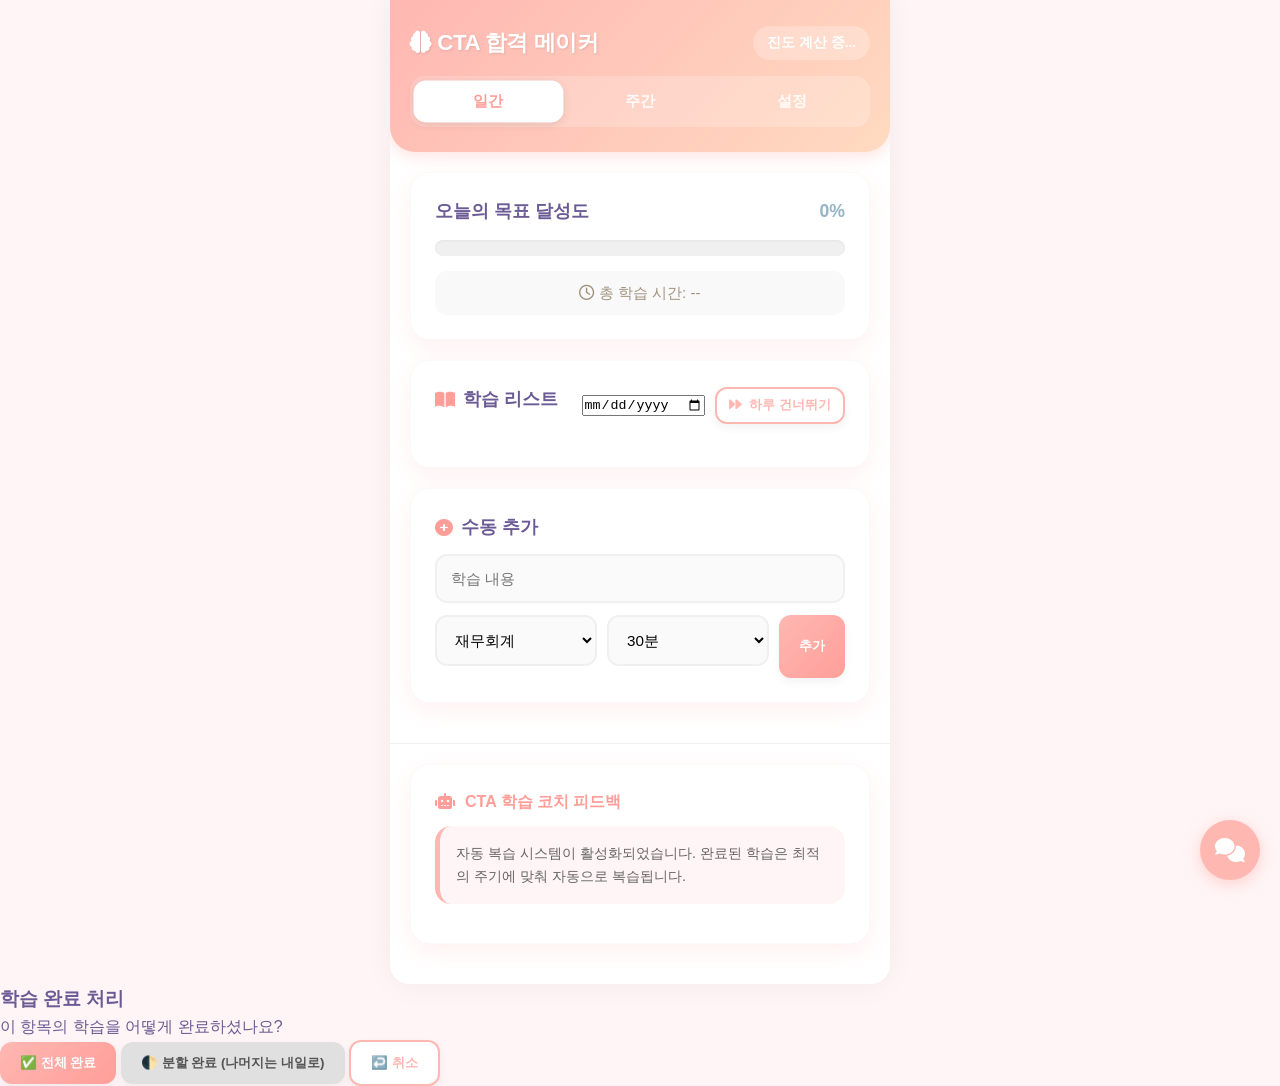
==== planner.html @ 9d404889 "feat: Replace index.html with planner.html to resolve critical caching issue" ====
<!DOCTYPE html>
<html lang="ko">
<head>
    <meta charset="UTF-8">
    <meta name="viewport" content="width=device-width, initial-scale=1.0">
    <title>CTA 합격 메이커 - 세무사 시험 플래너</title>
    <link rel="stylesheet" href="style.css">
    <link rel="stylesheet" href="https://cdnjs.cloudflare.com/ajax/libs/font-awesome/6.0.0/css/all.min.css">
</head>
<body>
    <div class="app-container">
        <header class="main-header">
            <div class="header-top">
                <h1><i class="fas fa-brain"></i> CTA 합격 메이커</h1>
                <div class="exam-countdown" id="exam-countdown">진도 계산 중...</div>
            </div>
            <nav class="view-tabs">
                <button class="tab-btn active" data-view="daily">일간</button>
                <button class="tab-btn" data-view="weekly">주간</button>
                <button class="tab-btn" data-view="settings">설정</button>
            </nav>
        </header>

        <main id="view-container">
            <!-- Daily View -->
            <div id="daily-view" class="view-content active">
                <section class="card summary-card">
                    <div class="progress-info">
                        <h2>오늘의 목표 달성도</h2>
                        <div class="progress-bar-container">
                            <div id="daily-progress-bar" class="progress-bar" style="width: 0%"></div>
                        </div>
                        <span id="daily-percentage">0%</span>
                    </div>
                    <div class="study-time-info">
                        <p><i class="far fa-clock"></i> 총 학습 시간: <span id="remaining-time">--</span></p>
                    </div>
                </section>

                <section class="card">
                    <div class="section-header">
                        <h2><i class="fas fa-book-open"></i> 학습 리스트</h2>
                        <div class="daily-controls">
                            <input type="date" id="selected-date" class="small-date">
                            <button id="skip-day-btn" class="btn btn-outline btn-sm"><i class="fas fa-forward"></i> 하루 건너뛰기</button>
                        </div>
                    </div>
                    <ul id="task-list" class="task-list">
                        <!-- Tasks will be injected here -->
                    </ul>
                </section>

                <section class="card">
                    <h2><i class="fas fa-plus-circle"></i> 수동 추가</h2>
                    <form id="add-task-form" class="compact-form">
                        <input type="text" id="task-title" placeholder="학습 내용" required>
                        <div class="form-row">
                            <select id="task-subject" required>
                                <option value="재무회계">재무회계</option>
                                <option value="세법">세법</option>
                                <option value="원가회계">원가회계</option>
                                <option value="재정학">재정학</option>
                            </select>
                            <select id="task-time" required>
                                <option value="30">30분</option>
                                <option value="60">1시간</option>
                                <option value="120">2시간</option>
                                <option value="180">3시간</option>
                            </select>
                            <button type="submit" class="btn btn-primary">추가</button>
                        </div>
                    </form>
                </section>
            </div>

            <!-- Weekly View -->
            <div id="weekly-view" class="view-content">
                <section class="card">
                    <h2><i class="fas fa-calendar-week"></i> 주간 학습 계획</h2>
                    <div id="weekly-goals" class="goals-list"></div>
                </section>
            </div>

            <!-- Settings View -->
            <div id="settings-view" class="view-content">
                 <section class="card">
                    <h2><i class="fas fa-cog"></i> 학습 환경 설정</h2>
                    <div class="settings-group">
                        <div class="setting-item">
                            <label>공부 시작 시간</label>
                            <input type="time" id="start-time" value="09:00">
                        </div>
                        <div class="setting-item">
                            <label>공부 종료 시간</label>
                            <input type="time" id="end-time" value="22:00">
                        </div>
                        <div class="setting-item">
                            <label>총 휴식 시간 (시간)</label>
                            <input type="number" id="break-time" value="2" step="0.5">
                        </div>
                        <button id="save-settings-btn" class="btn btn-primary">설정 저장 및 반영</button>
                    </div>
                </section>
                <section class="card">
                    <h2><i class="fas fa-book-reader"></i> 커리큘럼 정보</h2>
                     <ul class="book-list">
                        <li><strong>재무회계:</strong> 김영덕 객관식 재무회계</li>
                        <li><strong>세법:</strong> 유은종·정우승 세법워크북/객관식세법</li>
                        <li><strong>원가회계:</strong> 임세진 원가관리회계</li>
                        <li><strong>재정학:</strong> 정병열 재정학연습</li>
                    </ul>
                    <button id="reset-curriculum-btn" class="btn btn-danger btn-sm">진도 전체 초기화</button>
                </section>
            </div>
        </main>

        <footer class="app-footer">
            <section class="card feedback-card">
                <div class="ai-header">
                    <i class="fas fa-robot"></i> <span>CTA 학습 코치 피드백</span>
                </div>
                <div id="ai-feedback" class="ai-feedback-text">
                    자동 복습 시스템이 활성화되었습니다. 완료된 학습은 최적의 주기에 맞춰 자동으로 복습됩니다.
                </div>
            </section>
        </footer>

        <!-- Chat Widget -->
        <button class="chat-toggle-btn" onclick="toggleChat()">
            <i class="fas fa-comments"></i>
        </button>
        <div class="chat-widget" id="chat-widget">
            <div class="chat-header">
                <span>AI 학습 코치</span>
                <i class="fas fa-times" style="cursor:pointer;" onclick="toggleChat()"></i>
            </div>
            <div class="chat-body" id="chat-body">
                <div class="chat-message bot">
                    학습 일정 조정이 필요하신가요? <br> "진도 수정", "지금 시작할게", "14시에 시작" 또는 "오늘 하루 쉴게" 라고 말씀해보세요.
                </div>
            </div>
            <div class="chat-input-area">
                <input type="text" id="chat-input" placeholder="메시지를 입력하세요...">
                <button class="btn btn-primary btn-sm" onclick="sendMessage()">전송</button>
            </div>
        </div>
    </div>

    <!-- Completion Modal -->
    <div id="completion-modal" class="modal-overlay">
        <div class="modal-content">
            <h3>학습 완료 처리</h3>
            <p>이 항목의 학습을 어떻게 완료하셨나요?</p>
            <div class="modal-actions">
                <button id="complete-full-btn" class="btn btn-primary">✅ 전체 완료</button>
                <button id="complete-split-btn" class="btn btn-secondary">🌓 분할 완료 (나머지는 내일로)</button>
                <button id="modal-cancel-btn" class="btn btn-outline">↩️ 취소</button>
            </div>
        </div>
    </div>

    <script>
const CURRICULUM_DATA = {
    "재무회계": [
        { title: "2장 수익", weight: 1.2 },
        { title: "3장 건설계약", weight: 1.0 },
        { title: "4장 현금흐름표", weight: 1.5 },
        { title: "5장 재고자산과 농림어업", weight: 1.2 },
        { title: "6장 유형자산", weight: 1.3 },
        { title: "7장 차입원가", weight: 0.8 },
        { title: "8장 무형자산", weight: 1.0 },
        { title: "9장 금융부채", weight: 1.5 },
        { title: "10장 충당부채와 보고기간후사건", weight: 1.2 },
        { title: "11장 자본", weight: 1.3 },
        { title: "12장 금융자산(지분/채무)", weight: 2.0 },
        { title: "13장 금융자산(현금/수취채권)", weight: 1.0 },
        { title: "14장 복합금융상품", weight: 1.4 },
        { title: "15장 주식기준보상", weight: 1.2 },
        { title: "16장 리스", weight: 1.6 },
        { title: "17장 법인세회계", weight: 1.8 },
        { title: "18장 주당이익", weight: 1.3 },
        { title: "19장 회계변경과 오류수정", weight: 1.0 }
    ],
    "세법": [
        { title: "법인세 5장 손금", weight: 1.5 },
        { title: "6장 접대비/기부금", weight: 1.2 },
        { title: "7장 감가상각비", weight: 1.3 },
        { title: "8장 지급이자", weight: 1.2 },
        { title: "9장 손익의 귀속시기", weight: 1.0 },
        { title: "10장 자산의 취득과 평가", weight: 1.2 },
        { title: "11-13장 충당금과 준비금", weight: 1.5 },
        { title: "14장 부당행위계산의 부인", weight: 1.8 },
        { title: "15-16장 과세표준과 세액", weight: 1.5 },
        { title: "국기법 총칙/국세부꽉", weight: 1.0 },
        { title: "국기법 납세의무/확장/과세", weight: 1.2 },
        { title: "국기법 국세환급금/불복제도", weight: 0.8 },
        { title: "소득세 총설/이자·배당", weight: 1.0 },
        { title: "소득세 사업소득", weight: 1.5 },
        { title: "소득세 근로·연금·기타소득", weight: 1.2 },
        { title: "소득세 과세표준/세액계산", weight: 1.3 },
        { title: "소득세 퇴직/양도소득/신고납부", weight: 1.4 },
        { title: "부가세 총설/과세거래", weight: 1.0 },
        { title: "부가세 영세율과 면세/세금계산서", weight: 1.2 },
        { title: "부가세 과세표준과 세액계산", weight: 1.5 },
        { title: "부가세 신고와 납부/간이과세", weight: 1.3 }
    ],
    "원가회계": [
        { title: "7장 공손품회계", weight: 1.2 },
        { title: "8장 연산품과 부산물", weight: 1.0 },
        { title: "9장 전부/변동/초변동원가계산", weight: 1.5 },
        { title: "10장 활동기준원가계산(ABC)", weight: 1.3 },
        { title: "11-12장 원가추정/CVP분석", weight: 1.8 },
        { title: "13-14장 관련원가분석/자본예산", weight: 1.8 },
        { title: "16장 종합예산", weight: 1.0 },
        { title: "17-18장 표준원가계산", weight: 2.0 },
        { title: "19-21장 성과평가/대체가격결정", weight: 1.5 },
        { title: "22-24장 전략적 원가관리", weight: 0.8 }
    ],
    "재정학": [
        { title: "2편 후생경제학(외부성/공공재)", weight: 1.5 },
        { title: "3편 공공지출/비용편익분석", weight: 1.2 },
        { title: "4편 조세의 전가와 귀착", weight: 1.8 },
        { title: "5편 조세의 초과부담/최적과세론", weight: 1.5 },
        { title: "6편 개별조세의 경제적 효과", weight: 1.3 },
        { title: "7편 소득분배/사회보장", weight: 1.0 },
        { title: "7편 공채론/지방재정", weight: 0.8 }
    ]
};

const REVIEW_INTERVALS = [1, 3, 7, 14, 30];

let state = {
    tasks: [],
    settings: { startTime: "09:00", endTime: "22:00", breakTime: 2 },
    selectedDate: new Date().toISOString().split('T')[0],
    currentTaskToComplete: null
};

const elements = {
    dateInput: document.getElementById('selected-date'),
    taskList: document.getElementById('task-list'),
    progressBar: document.getElementById('daily-progress-bar'),
    percentageText: document.getElementById('daily-percentage'),
    remainingTime: document.getElementById('remaining-time'),
    tabBtns: document.querySelectorAll('.tab-btn'),
    viewContents: document.querySelectorAll('.view-content'),
    addTaskForm: document.getElementById('add-task-form'),
    startTime: document.getElementById('start-time'),
    endTime: document.getElementById('end-time'),
    breakTime: document.getElementById('break-time'),
    saveSettingsBtn: document.getElementById('save-settings-btn'),
    resetCurriculumBtn: document.getElementById('reset-curriculum-btn'),
    skipDayBtn: document.getElementById('skip-day-btn'),
    chatWidget: document.getElementById('chat-widget'),
    chatBody: document.getElementById('chat-body'),
    chatInput: document.getElementById('chat-input'),
    modal: document.getElementById('completion-modal'),
    completeFullBtn: document.getElementById('complete-full-btn'),
    completeSplitBtn: document.getElementById('complete-split-btn'),
    modalCancelBtn: document.getElementById('modal-cancel-btn')
};

function init() {
    loadState();
    loadSettingsUI();
    setupEventListeners();
    if (state.tasks.length === 0) {
        generateInitialPlan();
    }
    renderDailyView();
    updateGlobalProgress();
}

function loadState() {
    const savedTasks = localStorage.getItem('cta_tasks');
    const savedSettings = localStorage.getItem('cta_settings');
    if (savedTasks) {
        state.tasks = JSON.parse(savedTasks);
    }
    if (savedSettings) {
        state.settings = JSON.parse(savedSettings);
    }
}

function saveState() {
    localStorage.setItem('cta_tasks', JSON.stringify(state.tasks));
    localStorage.setItem('cta_settings', JSON.stringify(state.settings));
}

function loadSettingsUI() {
    elements.startTime.value = state.settings.startTime;
    elements.endTime.value = state.settings.endTime;
    elements.breakTime.value = state.settings.breakTime;
}

function getStudyTimePerDay(fromTime = null) {
    const now = new Date();
    const effectiveStartTime = fromTime || state.settings.startTime;
    const start = effectiveStartTime.split(':').map(Number);
    const end = state.settings.endTime.split(':').map(Number);
    
    let startMins = start[0] * 60 + start[1];
    const endMins = end[0] * 60 + end[1];

    if (state.selectedDate === now.toISOString().split('T')[0]) {
        const nowMins = now.getHours() * 60 + now.getMinutes();
        startMins = Math.max(startMins, nowMins);
    }

    const totalDuration = endMins - startMins;
    
    const scheduledDuration = (parseInt(state.settings.endTime.split(':')[0], 10)*60 + parseInt(state.settings.endTime.split(':')[1], 10)) - 
                              (parseInt(state.settings.startTime.split(':')[0], 10)*60 + parseInt(state.settings.startTime.split(':')[1], 10));
    
    const breakProportion = scheduledDuration > 0 ? totalDuration / scheduledDuration : 1;
    const adjustedBreakTime = state.settings.breakTime * 60 * breakProportion;

    return totalDuration > 0 ? Math.round(Math.max(0, totalDuration - adjustedBreakTime)) : 0;
}

function generateInitialPlan(startDateStr = null) {
    const startDate = startDateStr ? new Date(startDateStr) : new Date();
    let taskPool = [];
    const subjectTasks = {};
    for (const subject in CURRICULUM_DATA) {
        subjectTasks[subject] = [...CURRICULUM_DATA[subject]];
    }

    let datePointer = new Date(startDate);
    let dayCounter = 0;
    const subjectPattern = [ ["재무회계", "재정학"], ["세법", "원가회계"] ];
    const dailyTimeBudget = getStudyTimePerDay(state.settings.startTime); 
    const baseWeightToTime = 100;

    while (Object.values(subjectTasks).some(tasks => tasks.length > 0)) {
        if (datePointer.getDay() === 0 || datePointer.getDay() === 6) { 
            datePointer.setDate(datePointer.getDate() + 1);
            continue;
        }
        const dateStr = datePointer.toISOString().split('T')[0];
        const [mainSub, minorSub] = subjectPattern[dayCounter % 2];
        let dailyTimeSpent = 0;
        let orderInDay = 0;

        while (subjectTasks[mainSub].length > 0 && (dailyTimeSpent / dailyTimeBudget) < 0.65) {
            const task = subjectTasks[mainSub][0]; 
            const taskTime = task.weight * baseWeightToTime;
            if (dailyTimeSpent + taskTime > dailyTimeBudget * 1.2) break;
            subjectTasks[mainSub].shift();
            dailyTimeSpent += taskTime;
            taskPool.push(createTask(dateStr, mainSub, task.title, taskTime, 'curriculum', dayCounter * 10 + orderInDay++));
        }

        while (subjectTasks[minorSub] && subjectTasks[minorSub].length > 0) {
            const task = subjectTasks[minorSub][0]; 
            const taskTime = task.weight * baseWeightToTime;
            if (dailyTimeSpent + taskTime > dailyTimeBudget * 1.2) break;
            subjectTasks[minorSub].shift();
            dailyTimeSpent += taskTime;
            taskPool.push(createTask(dateStr, minorSub, task.title, taskTime, 'curriculum', dayCounter * 10 + orderInDay++));
        }

        const tasksOnDate = taskPool.filter(t => t.date === dateStr);
        const totalWeightOnDate = tasksOnDate.reduce((sum, t) => sum + getTaskWeight(t), 0);
        if (totalWeightOnDate > 0) {
            tasksOnDate.forEach(task => {
                const weight = getTaskWeight(task);
                task.time = Math.round((dailyTimeBudget * (weight / totalWeightOnDate)) / 5) * 5;
            });
        }

        dayCounter++;
        datePointer.setDate(datePointer.getDate() + 1);
        if (dayCounter > 500) break; 
    }

    state.tasks = taskPool;
    saveState();
}


function createTask(date, subject, title, time, type, order, originalId = null) {
    return {
        id: type === 'review' ? `rev-${originalId}-${Date.now()}` : `task-${Date.now()}-${Math.random()}`,
        date,
        title,
        subject,
        time,
        completed: false,
        type, 
        order, 
        originalTaskId: originalId
    };
}

function scheduleReviewTasks(completedTask) {
    if (completedTask.type !== 'curriculum') return;
    const completionDate = new Date(state.selectedDate);
    REVIEW_INTERVALS.forEach(interval => {
        const reviewDate = getNextWorkday(completionDate, interval-1);
        const reviewDateStr = reviewDate.toISOString().split('T')[0];
        const reviewTitle = `${completedTask.title.replace(/ \\(1/2\\)$/, '')}`;
        
        const existingReview = state.tasks.find(t => t.type === 'review' && t.originalTaskId === completedTask.id && t.date === reviewDateStr);

        if (!existingReview) {
             state.tasks.push(createTask(reviewDateStr, completedTask.subject, reviewTitle, 30, 'review', 9000 + interval, completedTask.id));
        }
    });
}

const getTaskWeight = (task) => {
    const title = task.title.replace(/ \\(1/2\\)$/, '').replace(/ \\(2/2\\)$/, '');
    const item = CURRICULUM_DATA[task.subject]?.find(d => d.title === title);
    let weight = item?.weight || 1;
    if (task.title.includes('(1/2)') || task.title.includes('(2/2)')) {
        weight /= 2;
    }
    return weight;
};

function getBalancedDailyTasks(date, timeOverride = null) {
    const allDayTasks = state.tasks.filter(t => t.date === date);
    const reviewTasks = allDayTasks.filter(t => t.type === 'review');
    let curriculumTasks = allDayTasks.filter(t => t.type === 'curriculum' && !t.completed);
    const manualTasks = allDayTasks.filter(t => t.type === 'manual');

    const totalReviewTime = reviewTasks.reduce((sum, task) => sum + task.time, 0);
    let totalStudyTime = timeOverride !== null ? timeOverride : getStudyTimePerDay(state.settings.startTime); 
     if (new Date(date) < new Date(new Date().toISOString().split('T')[0])){
        totalStudyTime = getStudyTimePerDay(state.settings.startTime);
    }

    let studyTimeForCurriculum = totalStudyTime - totalReviewTime;

    if (studyTimeForCurriculum <= 0) {
        curriculumTasks.forEach(t => t.time = 0);
        return [...reviewTasks, ...manualTasks, ...state.tasks.filter(t => t.date === date && t.completed)];
    }

    const totalWeightOnDate = curriculumTasks.reduce((sum, task) => sum + getTaskWeight(task), 0);

    if (totalWeightOnDate > 0) {
        let allocatedTime = 0;
        curriculumTasks.forEach((task, index) => {
            const weight = getTaskWeight(task);
            let taskTime = 0;
            if (index === curriculumTasks.length - 1) {
                taskTime = studyTimeForCurriculum - allocatedTime;
            } else {
                taskTime = Math.round((studyTimeForCurriculum * (weight / totalWeightOnDate)) / 5) * 5;
                allocatedTime += taskTime;
            }
            task.time = Math.max(0, taskTime);
        });
    }

    return [...curriculumTasks, ...reviewTasks, ...manualTasks, ...state.tasks.filter(t => t.date === date && t.completed)].filter(t => t.time > 0);
}


function adjustFuturePlan(startingFrom) {
    const startDate = new Date(startingFrom);
    const tasksToAdjust = state.tasks.filter(t => new Date(t.date) >= startDate && t.type === 'curriculum');
    const otherTasks = state.tasks.filter(t => new Date(t.date) < startDate || t.type !== 'curriculum');
    
    const sortedTasks = tasksToAdjust.sort((a,b) => new Date(a.date) - new Date(b.date) || a.order - b.order);
    const taskQueue = [...sortedTasks];
    
    let datePointer = new Date(startDate);
    let dayCounter = 0; 

    const adjustedTasks = [];

    while(taskQueue.length > 0) {
        if (datePointer.getDay() === 0 || datePointer.getDay() === 6) {
            datePointer.setDate(datePointer.getDate() + 1);
            continue;
        }
        const dateStr = datePointer.toISOString().split('T')[0];
        const originalDateOfFirstTask = taskQueue[0].date;
        
        const tasksForThisOriginalDay = taskQueue.filter(t => t.date === originalDateOfFirstTask);
        
        tasksForThisOriginalDay.forEach(t => { t.date = dateStr; });
        adjustedTasks.push(...tasksForThisOriginalDay);

        const idsToFilter = new Set(tasksForThisOriginalDay.map(t => t.id));
        for (let i = taskQueue.length - 1; i >= 0; i--) { 
            if (idsToFilter.has(taskQueue[i].id)) {
                taskQueue.splice(i, 1);
            }
        }

        datePointer.setDate(datePointer.getDate() + 1);
        if (dayCounter++ > 500) break;
    }
    
    state.tasks = [...otherTasks, ...adjustedTasks];
    saveState();
}

function handleTimeChange(hour) {
    const todayStr = new Date().toISOString().split('T')[0];
    const timeString = `${String(hour).padStart(2, '0')}:00`;
    let remainingTime = getStudyTimePerDay(timeString);
    const scheduledTotalTime = getStudyTimePerDay(state.settings.startTime);
    
    let todayTasks = state.tasks.filter(t => t.date === todayStr && t.type === 'curriculum' && !t.completed);

    if (remainingTime < scheduledTotalTime * 0.5 && todayTasks.length > 1) {
        todayTasks.sort((a, b) => getTaskWeight(a) - getTaskWeight(b));
        const taskToMove = todayTasks[0];
        const mainTask = todayTasks[todayTasks.length - 1];

        const tomorrow = getNextWorkday(new Date());
        const tomorrowStr = tomorrow.toISOString().split('T')[0];

        taskToMove.date = tomorrowStr;
        taskToMove.order -= 1000; 
        
        adjustFuturePlan(tomorrowStr);
        renderDailyView();
        return `시간이 부족하네요. 오늘은 핵심 과목인 ${mainTask.subject}에 집중하시고, ${taskToMove.subject}은(는) 내일 계획에 추가했습니다.`;
    }
    else if (remainingTime > scheduledTotalTime + 60) {
        const tomorrow = getNextWorkday(new Date());
        const tomorrowStr = tomorrow.toISOString().split('T')[0];
        const tomorrowsTasks = state.tasks.filter(t => t.date === tomorrowStr && t.type ==='curriculum');
        
        if(tomorrowsTasks.length > 0){
            tomorrowsTasks.sort((a, b) => getTaskWeight(a) - getTaskWeight(b));
            const taskToPull = tomorrowsTasks[0];
            taskToPull.date = todayStr;
            taskToPull.order += 5;
            renderDailyView({ timeOverride: remainingTime });
            return `의지가 넘치시네요! 🔥 시간이 남으니 내일 할 일이었던 ${taskToPull.subject} 일부를 오늘 미리 시작해보는건 어떨까요?`;
        }
    }

    renderDailyView({ timeOverride: remainingTime });
    return `${hour}시에 시작하시는군요! 남은 시간에 맞춰 오늘 학습 시간을 현실적으로 재분배했습니다.`;
}

function getNextWorkday(date, daysToAdd = 1) {
    const nextDay = new Date(date);
    nextDay.setDate(nextDay.getDate() + daysToAdd);
    while (nextDay.getDay() === 0 || nextDay.getDay() === 6) {
        nextDay.setDate(nextDay.getDate() + 1);
    }
    return nextDay;
}

function skipDay() {
    const todayStr = new Date().toISOString().split('T')[0];
    const uncompletedTasks = state.tasks.filter(t => t.date === todayStr && t.type === 'curriculum' && !t.completed);

    if (uncompletedTasks.length === 0) {
        addChatMessage("오늘은 모든 계획을 완료하셨거나, 계획이 없습니다!", 'bot');
        return;
    }

    const tomorrow = getNextWorkday(new Date());
    const tomorrowStr = tomorrow.toISOString().split('T')[0];

    uncompletedTasks.forEach(task => {
        task.date = tomorrowStr;
        task.order -= 1000; 
    });

    adjustFuturePlan(tomorrowStr);
    renderDailyView();
    addChatMessage(`알겠습니다. 오늘 못하신 과목들을 내일 계획으로 옮기고, 전체 일정을 조정했습니다.`, 'bot');
}

function splitTask(taskId) {
    const task = state.tasks.find(t => t.id === taskId);
    if (!task || task.type !== 'curriculum' || task.title.includes('(1/2)') || task.title.includes('(2/2)')) return;

    task.title = `${task.title} (1/2)`;
    task.completed = true;
    scheduleReviewTasks(task);

    const nextDay = getNextWorkday(new Date(task.date));
    const nextDayStr = nextDay.toISOString().split('T')[0];
    
    const weight = getTaskWeight(task) * 2;

    const newTask = createTask(
        nextDayStr, 
        task.subject, 
        `${task.title.replace(' (1/2)', '')} (2/2)`,
        (weight * 100) / 2, 
        'curriculum', 
        task.order - 0.1 
    );
    
    state.tasks.push(newTask);
    adjustFuturePlan(nextDayStr);
}

function setupEventListeners() {
    elements.dateInput.value = state.selectedDate;
    elements.dateInput.addEventListener('change', (e) => {
        state.selectedDate = e.target.value;
        renderDailyView();
    });

    elements.tabBtns.forEach(btn => {
        btn.addEventListener('click', () => switchView(btn.dataset.view));
    });

    if (elements.skipDayBtn) {
        elements.skipDayBtn.addEventListener('click', () => {
            if (confirm("오늘의 미완료 학습을 모두 내일로 넘기고, 전체 계획을 재조정하시겠습니까?")) {
                skipDay();
            }
        });
    }

    elements.addTaskForm.addEventListener('submit', (e) => {
        e.preventDefault();
        const title = document.getElementById('task-title').value;
        const subject = document.getElementById('task-subject').value;
        const time = parseInt(document.getElementById('task-time').value);
        state.tasks.push(createTask(state.selectedDate, subject, title, time, 'manual', 9999));
        saveState();
        renderDailyView();
        elements.addTaskForm.reset();
    });

    elements.saveSettingsBtn.addEventListener('click', () => {
        state.settings = {
            startTime: elements.startTime.value,
            endTime: elements.endTime.value,
            breakTime: parseFloat(elements.breakTime.value),
        };
        saveState();
        alert("설정이 저장되었습니다. 새 학습 시간을 적용하려면 '진도 전체 초기화'를 진행해주세요.");
    });

    elements.resetCurriculumBtn.addEventListener('click', () => {
        if (confirm("정말 모든 학습 기록을 삭제하고, 현재 설정에 맞춰 전체 계획을 새로 생성하시겠습니까?")) {
            localStorage.removeItem('cta_tasks');
            state.tasks = [];
            generateInitialPlan();
            renderDailyView();
            updateGlobalProgress();
        }
    });

    elements.chatInput.addEventListener('keydown', (e) => {
        if (e.key === 'Enter' && !e.isComposing) { 
            e.preventDefault();
            sendMessage();
        }
    });

    elements.modalCancelBtn.addEventListener('click', hideCompletionModal);
    elements.completeFullBtn.addEventListener('click', () => handleCompletion(false));
    elements.completeSplitBtn.addEventListener('click', () => handleCompletion(true));
    elements.modal.addEventListener('click', (e) => {
        if (e.target === elements.modal) hideCompletionModal();
    });
}

function sendMessage() {
    const text = elements.chatInput.value.trim();
    if (!text) return;
    addChatMessage(text, 'user');
    elements.chatInput.value = '';

    const lowerText = text.toLowerCase();
    const timeMatch = text.match(/(\d{1,2})시/);
    const isStartNow = /(지금|바로)\s*(시작|할게)/.test(lowerText);
    const isSkipDay = /(오늘|하루)\s*(쉴게|건너뛸게|못해)/.test(lowerText);
    const isAdjustmentRequest = /수정|조정|밀렸어|다시/.test(lowerText);

    setTimeout(() => {
        if (timeMatch || isStartNow) {
            const hour = isStartNow ? new Date().getHours() : parseInt(timeMatch[1], 10);
            const message = handleTimeChange(hour);
            addChatMessage(message, 'bot');
        } else if (isSkipDay) {
            skipDay();
        } else if (isAdjustmentRequest) {
            adjustFuturePlan(new Date().toISOString().split('T')[0]);
             addChatMessage("네, 알겠습니다! 📅 오늘부터 밀린 일정을 재배치했습니다. 주간 계획을 확인해보세요.", 'bot');
        } else if (lowerText.includes("안녕")) {
            addChatMessage("안녕하세요! 오늘도 합격을 위해 달려봅시다. 🔥", 'bot');
        } else {
            addChatMessage("제가 이해할 수 있는 말은 '진도 수정', '지금 시작할게', '14시에 시작' 또는 '오늘 하루 쉴게' 입니다.", 'bot');
        }
    }, 500);
}

function addChatMessage(text, sender) {
    const div = document.createElement('div');
    div.className = `chat-message ${sender}`;
    div.textContent = text;
    elements.chatBody.appendChild(div);
    elements.chatBody.scrollTop = elements.chatBody.scrollHeight;
}

function renderDailyView(options = {}) {
    elements.taskList.innerHTML = '';
    const isToday = state.selectedDate === new Date().toISOString().split('T')[0];
    let timeForCalc = null;

    if (isToday) {
        timeForCalc = options.timeOverride !== undefined ? options.timeOverride : getStudyTimePerDay(new Date().toTimeString().slice(0, 5));
    } else {
        timeForCalc = getStudyTimePerDay(state.settings.startTime);
    }
    
    const dayTasks = getBalancedDailyTasks(state.selectedDate, timeForCalc);

    if (dayTasks.length === 0) {
        elements.taskList.innerHTML = '<li class="task-item" style="justify-content:center; color:#999;">계획된 일정이 없습니다.</li>';
    }

    dayTasks.sort((a,b) => a.order - b.order).forEach(task => {
        const li = document.createElement('li');
        li.className = `task-item type-${task.type} ${task.completed ? 'completed' : ''}`;
        const checkboxAction = task.completed ? '' : `onclick="showCompletionModal('${task.id}')"`;
        li.innerHTML = `
            <div class="task-checkbox" ${checkboxAction}></div>
            <div class="task-info">
                <span class="task-title">${task.title}</span>
                <div class="task-meta">
                    <span class="subject-tag subject-${task.subject}">${task.subject}</span> | 
                    <span><i class="far fa-clock"></i> ${task.time}분</span>
                </div>
            </div>
            <i class="fas fa-trash-alt" onclick="deleteTask('${task.id}')"></i>
        `;
        elements.taskList.appendChild(li);
    });
    updateDailyStats(timeForCalc, dayTasks);
}

function showCompletionModal(taskId) {
    const task = state.tasks.find(t => t.id === taskId);
    if (!task || task.completed) return;

    if (task.type !== 'curriculum' || task.title.includes('(1/2)') || task.title.includes('(2/2)')) {
        elements.completeSplitBtn.style.display = 'none';
    } else {
        elements.completeSplitBtn.style.display = 'block';
    }
    state.currentTaskToComplete = taskId;
    elements.modal.classList.add('show');
}

function hideCompletionModal() {
    elements.modal.classList.remove('show');
    state.currentTaskToComplete = null;
}

function handleCompletion(isSplit) {
    const taskId = state.currentTaskToComplete;
    if (!taskId) return;
    const task = state.tasks.find(t => t.id === taskId);
    
    if (isSplit) {
        splitTask(taskId);
    } else {
        if (task) {
            task.completed = true;
            scheduleReviewTasks(task);
        }
    }
    
    hideCompletionModal();
    saveState();
    renderDailyView();
    updateGlobalProgress();
}

function deleteTask(id) {
    const task = state.tasks.find(t => t.id === id);
    if(task && task.completed) {
        state.tasks = state.tasks.filter(t => t.type !== 'review' || t.originalTaskId !== id);
    }
    state.tasks = state.tasks.filter(t => t.id !== id);
    saveState();
    renderDailyView();
    updateGlobalProgress();
}

function updateDailyStats(timeForCalc, dayTasks) {
    const tasksToConsider = dayTasks || getBalancedDailyTasks(state.selectedDate, timeForCalc);
    const completedTasks = tasksToConsider.filter(t => t.completed);
    const totalMinutes = tasksToConsider.reduce((sum, t) => sum + t.time, 0);
    const completedMinutes = completedTasks.reduce((sum, t) => sum + t.time, 0);
    
    const percent = totalMinutes > 0 ? Math.round((completedMinutes / totalMinutes) * 100) : 0;
    
    elements.progressBar.style.width = `${percent}%`;
    elements.percentageText.textContent = `${percent}%`;
    elements.remainingTime.textContent = `${(totalMinutes / 60).toFixed(1)}시간`;
}

function switchView(viewName) {
    elements.tabBtns.forEach(btn => btn.classList.toggle('active', btn.dataset.view === viewName));
    elements.viewContents.forEach(content => content.classList.toggle('active', content.id === `${viewName}-view`));
    if (viewName === 'weekly') renderWeeklyView();
}

function renderWeeklyView() {
    const container = document.getElementById('weekly-goals');
    container.innerHTML = '';
    const today = new Date();
    for (let i = 0; i < 14; i++) {
        const d = new Date();
        d.setDate(today.getDate() + i);
        if (d.getDay() === 0 || d.getDay() === 6) continue;

        const dStr = d.toISOString().split('T')[0];
        const dayTasks = getBalancedDailyTasks(dStr);
        const totalMins = dayTasks.reduce((acc, t) => acc + t.time, 0);
        const completedMins = dayTasks.filter(t=>t.completed).reduce((acc, t) => acc + t.time, 0);
        const progress = totalMins > 0 ? Math.round(completedMins/totalMins * 100) : 0;

        const item = document.createElement('div');
        item.className = 'goal-item';
        const dayName = ['일','월','화','수','목','금','토'][d.getDay()];
        item.innerHTML = `
            <div class="goal-info">
                <h4>${d.getMonth()+1}/${d.getDate()} (${dayName})</h4>
                <p>${dayTasks.length > 0 ? dayTasks.map(t => `<span class="tiny-tag type-${t.type} subject-${t.subject}">${t.subject.substring(0,2)}</span> ${t.title}`).join('<br>') : '휴식 또는 자율'}</p>
            </div>
            <div class="goal-progress">${progress}%</div>
        `;
        container.appendChild(item);
    }
}

function updateGlobalProgress() {
    const curriculumTasks = state.tasks.filter(t => t.type === 'curriculum');
    if (curriculumTasks.length === 0) return;

    const totalWeight = CURRICULUM_DATA.재무회계.concat(CURRICULUM_DATA.세법, CURRICULUM_DATA.원가회계, CURRICULUM_DATA.재정학).reduce((sum, item) => sum + item.weight, 0);
    let completedWeight = 0;
    state.tasks.filter(t => t.completed && t.type === 'curriculum').forEach(task => {
        completedWeight += getTaskWeight(task);
    });
    
    const overallPercent = totalWeight > 0 ? Math.round((completedWeight / totalWeight) * 100) : 0;
    document.getElementById('exam-countdown').textContent = `전체 진도율: ${overallPercent}%`;
}

window.showCompletionModal = showCompletionModal;
window.deleteTask = deleteTask;
window.toggleChat = () => {
    const widget = elements.chatWidget;
    widget.classList.toggle('open');
    if(widget.classList.contains('open')) {
        elements.chatInput.focus();
    }
}
window.sendMessage = sendMessage;

init();

    </script>
</body>
</html>
---- style.css ----
:root {
    /* Pastel Theme Palette */
    --primary-color: #FFB7B2;    /* Pastel Pink */
    --primary-dark: #FF9E99;
    --secondary-color: #AEC6CF;  /* Pastel Blue */
    --secondary-dark: #93B5C6;
    --accent-color: #FDFD96;     /* Pastel Yellow */
    --success-color: #B2F7EF;    /* Mint Green */
    --text-main: #6B5B95;        /* Soft Purple/Dark Grey */
    --text-muted: #A0937D;
    --bg-color: #FFF5F6;         /* Very Light Pink Background */
    --card-bg: #FFFFFF;
    --border-radius: 20px;
    --shadow: 0 8px 24px rgba(255, 183, 178, 0.2);
    --font-main: 'Pretendard', 'Nunito', sans-serif;
}

* {
    box-sizing: border-box;
    margin: 0;
    padding: 0;
}

body {
    font-family: var(--font-main);
    background-color: var(--bg-color);
    color: var(--text-main);
    line-height: 1.6;
}

.app-container {
    max-width: 500px;
    margin: 0 auto;
    background: var(--card-bg);
    min-height: 100vh;
    display: flex;
    flex-direction: column;
    box-shadow: 0 0 30px rgba(0,0,0,0.05);
    border-radius: 0 0 20px 20px;
    overflow: hidden;
}

/* Header */
.main-header {
    background: linear-gradient(135deg, #FFB7B2, #FFDAC1); /* Pink to Peach */
    color: white;
    padding: 25px 20px;
    position: sticky;
    top: 0;
    z-index: 100;
    border-radius: 0 0 25px 25px;
    box-shadow: 0 4px 15px rgba(255, 183, 178, 0.4);
}

.header-top {
    display: flex;
    justify-content: space-between;
    align-items: center;
    margin-bottom: 15px;
}

.header-top h1 {
    font-size: 1.4rem;
    font-weight: 800;
    letter-spacing: -0.5px;
    text-shadow: 1px 1px 2px rgba(0,0,0,0.1);
}

.exam-countdown {
    background: rgba(255,255,255,0.25);
    padding: 6px 14px;
    border-radius: 25px;
    font-size: 0.85rem;
    font-weight: 700;
    backdrop-filter: blur(4px);
}

.view-tabs {
    display: flex;
    background: rgba(255,255,255,0.2);
    border-radius: 15px;
    padding: 5px;
    gap: 5px;
}

.tab-btn {
    flex: 1;
    border: none;
    background: none;
    color: rgba(255,255,255,0.9);
    padding: 10px;
    font-size: 0.95rem;
    cursor: pointer;
    border-radius: 12px;
    transition: all 0.3s cubic-bezier(0.4, 0, 0.2, 1);
    font-weight: 600;
}

.tab-btn.active {
    background: white;
    color: var(--primary-dark);
    font-weight: 800;
    box-shadow: 0 2px 8px rgba(0,0,0,0.1);
    transform: scale(1.02);
}

/* Main Content */
main {
    flex: 1;
    padding: 20px;
}

.view-content {
    display: none;
    animation: slideUp 0.5s cubic-bezier(0.2, 0.8, 0.2, 1);
}

.view-content.active {
    display: block;
}

@keyframes slideUp {
    from { opacity: 0; transform: translateY(20px); }
    to { opacity: 1; transform: translateY(0); }
}

.card {
    background: var(--card-bg);
    border-radius: var(--border-radius);
    padding: 24px;
    margin-bottom: 20px;
    box-shadow: var(--shadow);
    border: 1px solid rgba(0,0,0,0.02);
    transition: transform 0.2s;
}

.card:hover {
    transform: translateY(-2px);
}

.section-header {
    display: flex;
    justify-content: space-between;
    align-items: center;
    margin-bottom: 18px;
}

.daily-controls {
    display: flex;
    align-items: center;
    gap: 10px;
}

#skip-day-btn i {
    margin-right: 4px;
}

h2 {
    font-size: 1.1rem;
    color: var(--text-main);
    margin-bottom: 12px;
    font-weight: 800;
    display: flex;
    align-items: center;
    gap: 8px;
}

h2 i {
    color: var(--primary-dark);
}

/* Summary Card */
.progress-bar-container {
    height: 16px;
    background: #F0F0F0;
    border-radius: 10px;
    overflow: hidden;
    margin: 15px 0;
    box-shadow: inset 0 1px 3px rgba(0,0,0,0.05);
}

.progress-bar {
    height: 100%;
    background: linear-gradient(90deg, var(--secondary-color), var(--success-color));
    width: 0%;
    border-radius: 10px;
    transition: width 0.8s cubic-bezier(0.4, 0, 0.2, 1);
}

.progress-info {
    position: relative;
    margin-bottom: 10px;
}

#daily-percentage {
    position: absolute;
    right: 0;
    top: 0;
    font-weight: 800;
    color: var(--secondary-dark);
    font-size: 1.1rem;
}

.study-time-info {
    font-size: 0.95rem;
    color: var(--text-muted);
    background: #F9F9F9;
    padding: 10px;
    border-radius: 12px;
    text-align: center;
}

/* Task List */
.task-list {
    list-style: none;
}

.task-item {
    display: flex;
    align-items: flex-start;
    padding: 16px;
    transition: all 0.2s;
    background: white;
    border-radius: 12px;
    margin-bottom: 12px;
    border: 1px solid #F0F0F0;
    position: relative;
    overflow: hidden;
}

.task-item:last-child {
    margin-bottom: 0;
}

.task-item.completed {
    opacity: 0.6;
    background: #FAFAFA;
}

.task-item.type-review::before {
    content: '복습';
    position: absolute;
    top: -1px;
    left: -1px;
    background: var(--accent-color);
    color: #8C7B50;
    padding: 4px 10px 4px 14px;
    border-bottom-right-radius: 15px;
    font-size: 0.7rem;
    font-weight: 800;
    box-shadow: 1px 1px 5px rgba(0,0,0,0.1);
    z-index: 1;
}


.task-checkbox {
    width: 24px;
    height: 24px;
    border: 2px solid #E0E0E0;
    border-radius: 8px;
    margin-right: 15px;
    margin-top: 2px;
    cursor: pointer;
    flex-shrink: 0;
    position: relative;
    z-index: 2;
    transition: all 0.2s;
}

.task-item.completed .task-checkbox {
    background: var(--secondary-color);
    border-color: var(--secondary-color);
    transform: scale(1.1);
}

.task-item.completed .task-checkbox::after {
    content: '✔';
    color: white;
    font-size: 14px;
    position: absolute;
    top: 50%;
    left: 50%;
    transform: translate(-50%, -50%);
    font-weight: bold;
}

.task-info {
    flex: 1;
    z-index: 2;
}

.task-title {
    font-weight: 700;
    display: block;
    font-size: 1rem;
    color: #555;
    margin-bottom: 6px;
}

.task-item.completed .task-title {
    text-decoration: line-through;
    color: #AAA;
}

.task-meta {
    font-size: 0.8rem;
    color: var(--text-muted);
    display: flex;
    align-items: center;
    gap: 8px;
}

.subject-tag {
    padding: 4px 10px;
    border-radius: 20px;
    font-weight: 700;
    font-size: 0.75rem;
    letter-spacing: 0.5px;
}

.subject-재무회계 { background: #E3F2FD; color: #42A5F5; border: 1px solid #BBDEFB; }
.subject-세법 { background: #FFF3E0; color: #FF9800; border: 1px solid #FFE0B2; }
.subject-원가회계 { background: #E8F5E9; color: #66BB6A; border: 1px solid #C8E6C9; }
.subject-재정학 { background: #F3E5F5; color: #AB47BC; border: 1px solid #E1BEE7; }
.type-review .subject-tag { filter: brightness(1.05) saturate(0.85); }


/* Forms */
.compact-form input, .compact-form select {
    width: 100%;
    padding: 14px;
    border: 2px solid #F0F0F0;
    border-radius: 12px;
    margin-bottom: 12px;
    font-family: inherit;
    font-size: 0.95rem;
    transition: border-color 0.3s;
    background: #FAFAFA;
}

.compact-form input:focus, .compact-form select:focus {
    border-color: var(--secondary-color);
    outline: none;
    background: white;
}

.form-row {
    display: flex;
    gap: 10px;
}

.form-row select {
    flex: 1;
}

/* Buttons */
.btn {
    border: none;
    padding: 12px 20px;
    border-radius: 12px;
    font-weight: 700;
    cursor: pointer;
    transition: all 0.3s;
    font-family: inherit;
    box-shadow: 0 4px 10px rgba(0,0,0,0.05);
}

.btn-primary { 
    background: linear-gradient(135deg, var(--primary-color), var(--primary-dark)); 
    color: white; 
}
.btn-secondary { 
    background: #E0E0E0; 
    color: #555; 
}
.btn-outline { 
    background: white; 
    border: 2px solid var(--primary-color); 
    color: var(--primary-color); 
}
.btn-danger { 
    background: #FF8A80; 
    color: white; 
}
.btn-sm { 
    padding: 8px 12px; 
    font-size: 0.8rem; 
}

.btn:hover {
    transform: translateY(-2px);
    box-shadow: 0 6px 15px rgba(0,0,0,0.1);
}

.btn:active { 
    transform: scale(0.98); 
}

.button-group {
    display: flex;
    gap: 10px;
    margin-top: 20px;
}

/* Settings */
.settings-group .setting-item {
    margin-bottom: 20px;
}

.setting-item label {
    display: block;
    font-size: 0.9rem;
    color: var(--text-main);
    margin-bottom: 8px;
    font-weight: 600;
}

.book-list {
    list-style: none;
    font-size: 0.95rem;
    margin-bottom: 20px;
    background: #FAFAFA;
    padding: 15px;
    border-radius: 15px;
}

.book-list li {
    padding: 10px 0;
    border-bottom: 1px dashed #DDD;
    color: #666;
}
.book-list li:last-child { border-bottom: none; }
.book-list strong { color: var(--text-main); }

/* Feedback Footer */
.app-footer {
    padding: 20px;
    border-top: 1px solid #F0F0F0;
    background: #FFF;
}

.ai-header {
    display: flex;
    align-items: center;
    gap: 10px;
    margin-bottom: 12px;
    color: var(--primary-dark);
    font-weight: 800;
    font-size: 1rem;
}

.ai-feedback-text {
    font-size: 0.9rem;
    color: #666;
    background: #FFF5F6;
    padding: 16px;
    border-radius: 16px;
    border-left: 5px solid var(--primary-color);
    margin-bottom: 15px;
    line-height: 1.6;
}

/* Chat Widget */
.chat-widget {
    position: fixed;
    bottom: 20px;
    right: 20px;
    z-index: 1000;
    width: 350px;
    background: white;
    border-radius: 20px;
    box-shadow: 0 10px 40px rgba(0,0,0,0.15);
    display: flex;
    flex-direction: column;
    overflow: hidden;
    transition: all 0.4s cubic-bezier(0.4, 0, 0.2, 1);
    transform-origin: bottom right;
    transform: scale(0);
    opacity: 0;
}

.chat-widget.open {
    transform: scale(1);
    opacity: 1;
}

.chat-header {
    background: linear-gradient(135deg, var(--secondary-color), var(--success-color));
    color: white;
    padding: 15px;
    display: flex;
    justify-content: space-between;
    align-items: center;
    font-weight: 700;
}

.chat-body {
    height: 300px;
    overflow-y: auto;
    padding: 15px;
    background: #FAFAFA;
    display: flex;
    flex-direction: column;
    gap: 10px;
}

.chat-message {
    max-width: 80%;
    padding: 10px 14px;
    border-radius: 14px;
    font-size: 0.9rem;
    line-height: 1.4;
}

.chat-message.bot {
    background: white;
    color: #555;
    align-self: flex-start;
    border-bottom-left-radius: 2px;
    box-shadow: 0 2px 5px rgba(0,0,0,0.05);
}

.chat-message.user {
    background: var(--primary-color);
    color: white;
    align-self: flex-end;
    border-bottom-right-radius: 2px;
}

.chat-input-area {
    padding: 10px;
    background: white;
    border-top: 1px solid #EEE;
    display: flex;
    gap: 8px;
}

.chat-input-area input {
    flex: 1;
    border: 2px solid #F0F0F0;
    background: #FAFAFA;
    border-radius: 20px;
    padding: 8px 15px;
    outline: none;
    transition: all 0.2s;
}
.chat-input-area input:focus {
    border-color: var(--secondary-color);
    background: white;
}

.chat-toggle-btn {
    position: fixed;
    bottom: 20px;
    right: 20px;
    width: 60px;
    height: 60px;
    border-radius: 50%;
    background: var(--primary-color);
    color: white;
    border: none;
    box-shadow: 0 4px 15px rgba(255, 183, 178, 0.6);
    cursor: pointer;
    font-size: 24px;
    display: flex;
    justify-content: center;
    align-items: center;
    z-index: 999; /* chat widget is 1000 */
    transition: all 0.4s cubic-bezier(0.4, 0, 0.2, 1);
    transform-origin: bottom right;
}

.chat-toggle-btn:hover {
    transform: scale(1.1);
}

/* Hide toggle button when chat is open */
.chat-widget.open ~ .chat-toggle-btn {
    transform: scale(0);
    opacity: 0;
}


/* Weekly View */
.goal-item {
    display: flex;
    justify-content: space-between;
    padding: 15px;
    border-bottom: 1px solid #F0F0F0;
    background: white;
    margin-bottom: 8px;
    border-radius: 12px;
}

.goal-info h4 { font-size: 0.95rem; margin-bottom: 4px; color: var(--text-main); }
.goal-info p { font-size: 0.8rem; color: var(--text-muted); }
.goal-progress { font-weight: 800; color: var(--secondary-dark); font-size: 0.9rem; }
.tiny-tag {
    font-size: 0.7rem;
    padding: 2px 6px;
    border-radius: 4px;
    margin-right: 5px;
    color: #777;
    background: #EEE;
    border: 1px solid #E0E0E0;
}
.tiny-tag.type-review { background-color: var(--accent-color); border-color: #E8E8A6; }


@media (max-width: 480px) {
    .app-container { border-radius: 0; }
    .main-header { padding: 20px 15px; }
    .card { padding: 20px; margin-bottom: 15px; }
    .chat-widget { 
        width: calc(100% - 20px);
        height: 85vh; 
        bottom: 10px;
        right: 10px;
    }
}
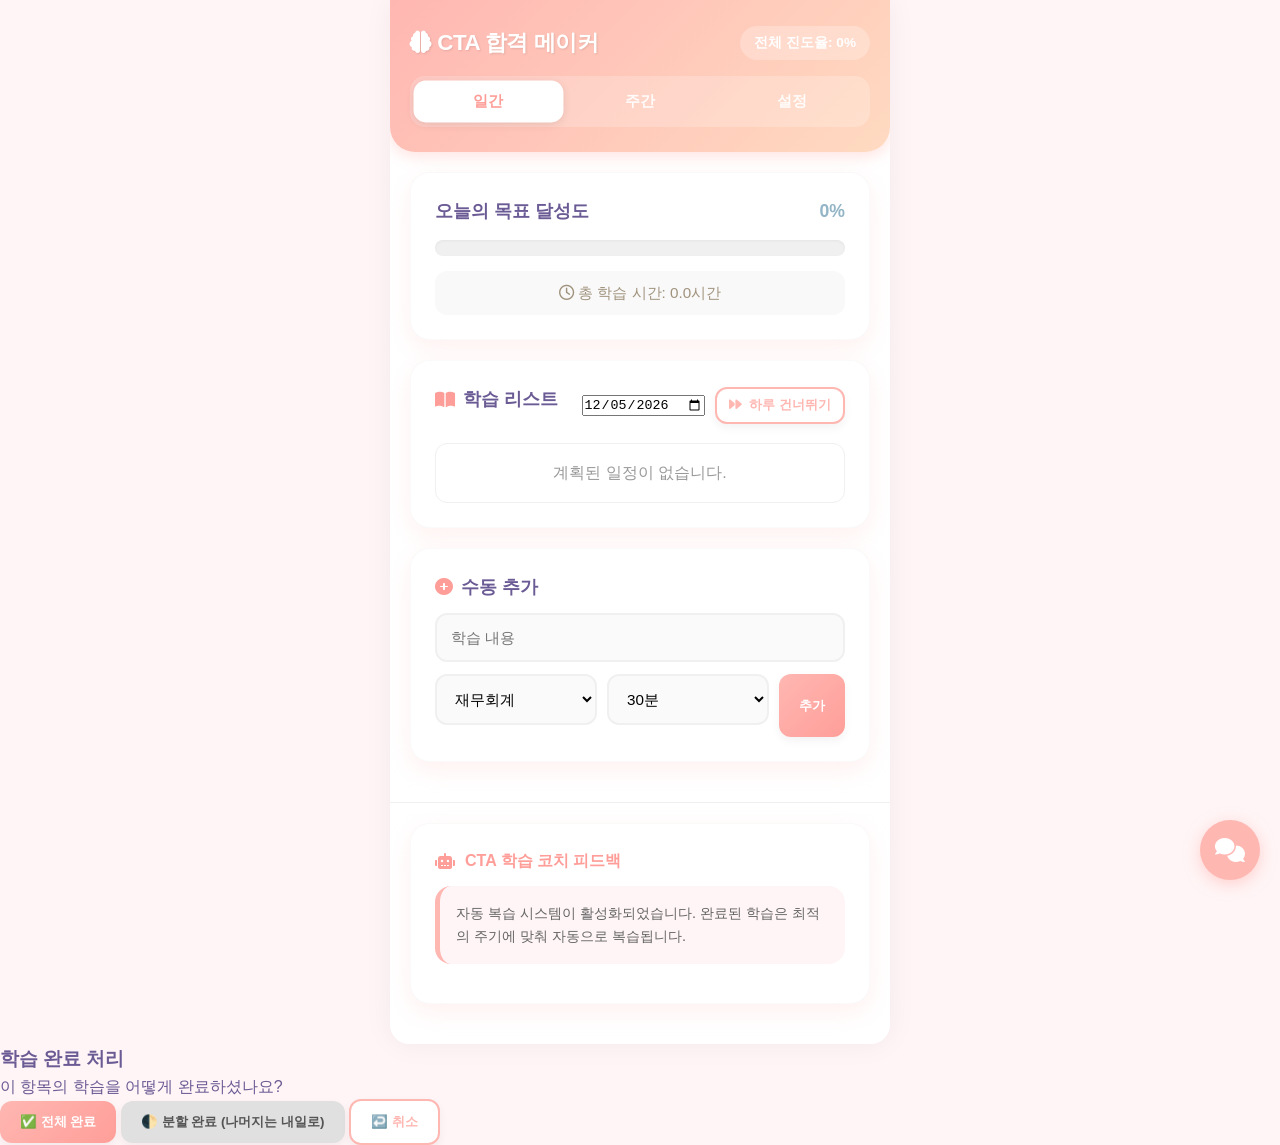
==== commit fe018bf4: "feat: 이전 대화 내용 기반 기능 복원 및 한글화" ====
--- a/planner.html
+++ b/planner.html
@@ -160,710 +160,6 @@
         </div>
     </div>
 
-    <script>
-const CURRICULUM_DATA = {
-    "재무회계": [
-        { title: "2장 수익", weight: 1.2 },
-        { title: "3장 건설계약", weight: 1.0 },
-        { title: "4장 현금흐름표", weight: 1.5 },
-        { title: "5장 재고자산과 농림어업", weight: 1.2 },
-        { title: "6장 유형자산", weight: 1.3 },
-        { title: "7장 차입원가", weight: 0.8 },
-        { title: "8장 무형자산", weight: 1.0 },
-        { title: "9장 금융부채", weight: 1.5 },
-        { title: "10장 충당부채와 보고기간후사건", weight: 1.2 },
-        { title: "11장 자본", weight: 1.3 },
-        { title: "12장 금융자산(지분/채무)", weight: 2.0 },
-        { title: "13장 금융자산(현금/수취채권)", weight: 1.0 },
-        { title: "14장 복합금융상품", weight: 1.4 },
-        { title: "15장 주식기준보상", weight: 1.2 },
-        { title: "16장 리스", weight: 1.6 },
-        { title: "17장 법인세회계", weight: 1.8 },
-        { title: "18장 주당이익", weight: 1.3 },
-        { title: "19장 회계변경과 오류수정", weight: 1.0 }
-    ],
-    "세법": [
-        { title: "법인세 5장 손금", weight: 1.5 },
-        { title: "6장 접대비/기부금", weight: 1.2 },
-        { title: "7장 감가상각비", weight: 1.3 },
-        { title: "8장 지급이자", weight: 1.2 },
-        { title: "9장 손익의 귀속시기", weight: 1.0 },
-        { title: "10장 자산의 취득과 평가", weight: 1.2 },
-        { title: "11-13장 충당금과 준비금", weight: 1.5 },
-        { title: "14장 부당행위계산의 부인", weight: 1.8 },
-        { title: "15-16장 과세표준과 세액", weight: 1.5 },
-        { title: "국기법 총칙/국세부꽉", weight: 1.0 },
-        { title: "국기법 납세의무/확장/과세", weight: 1.2 },
-        { title: "국기법 국세환급금/불복제도", weight: 0.8 },
-        { title: "소득세 총설/이자·배당", weight: 1.0 },
-        { title: "소득세 사업소득", weight: 1.5 },
-        { title: "소득세 근로·연금·기타소득", weight: 1.2 },
-        { title: "소득세 과세표준/세액계산", weight: 1.3 },
-        { title: "소득세 퇴직/양도소득/신고납부", weight: 1.4 },
-        { title: "부가세 총설/과세거래", weight: 1.0 },
-        { title: "부가세 영세율과 면세/세금계산서", weight: 1.2 },
-        { title: "부가세 과세표준과 세액계산", weight: 1.5 },
-        { title: "부가세 신고와 납부/간이과세", weight: 1.3 }
-    ],
-    "원가회계": [
-        { title: "7장 공손품회계", weight: 1.2 },
-        { title: "8장 연산품과 부산물", weight: 1.0 },
-        { title: "9장 전부/변동/초변동원가계산", weight: 1.5 },
-        { title: "10장 활동기준원가계산(ABC)", weight: 1.3 },
-        { title: "11-12장 원가추정/CVP분석", weight: 1.8 },
-        { title: "13-14장 관련원가분석/자본예산", weight: 1.8 },
-        { title: "16장 종합예산", weight: 1.0 },
-        { title: "17-18장 표준원가계산", weight: 2.0 },
-        { title: "19-21장 성과평가/대체가격결정", weight: 1.5 },
-        { title: "22-24장 전략적 원가관리", weight: 0.8 }
-    ],
-    "재정학": [
-        { title: "2편 후생경제학(외부성/공공재)", weight: 1.5 },
-        { title: "3편 공공지출/비용편익분석", weight: 1.2 },
-        { title: "4편 조세의 전가와 귀착", weight: 1.8 },
-        { title: "5편 조세의 초과부담/최적과세론", weight: 1.5 },
-        { title: "6편 개별조세의 경제적 효과", weight: 1.3 },
-        { title: "7편 소득분배/사회보장", weight: 1.0 },
-        { title: "7편 공채론/지방재정", weight: 0.8 }
-    ]
-};
-
-const REVIEW_INTERVALS = [1, 3, 7, 14, 30];
-
-let state = {
-    tasks: [],
-    settings: { startTime: "09:00", endTime: "22:00", breakTime: 2 },
-    selectedDate: new Date().toISOString().split('T')[0],
-    currentTaskToComplete: null
-};
-
-const elements = {
-    dateInput: document.getElementById('selected-date'),
-    taskList: document.getElementById('task-list'),
-    progressBar: document.getElementById('daily-progress-bar'),
-    percentageText: document.getElementById('daily-percentage'),
-    remainingTime: document.getElementById('remaining-time'),
-    tabBtns: document.querySelectorAll('.tab-btn'),
-    viewContents: document.querySelectorAll('.view-content'),
-    addTaskForm: document.getElementById('add-task-form'),
-    startTime: document.getElementById('start-time'),
-    endTime: document.getElementById('end-time'),
-    breakTime: document.getElementById('break-time'),
-    saveSettingsBtn: document.getElementById('save-settings-btn'),
-    resetCurriculumBtn: document.getElementById('reset-curriculum-btn'),
-    skipDayBtn: document.getElementById('skip-day-btn'),
-    chatWidget: document.getElementById('chat-widget'),
-    chatBody: document.getElementById('chat-body'),
-    chatInput: document.getElementById('chat-input'),
-    modal: document.getElementById('completion-modal'),
-    completeFullBtn: document.getElementById('complete-full-btn'),
-    completeSplitBtn: document.getElementById('complete-split-btn'),
-    modalCancelBtn: document.getElementById('modal-cancel-btn')
-};
-
-function init() {
-    loadState();
-    loadSettingsUI();
-    setupEventListeners();
-    if (state.tasks.length === 0) {
-        generateInitialPlan();
-    }
-    renderDailyView();
-    updateGlobalProgress();
-}
-
-function loadState() {
-    const savedTasks = localStorage.getItem('cta_tasks');
-    const savedSettings = localStorage.getItem('cta_settings');
-    if (savedTasks) {
-        state.tasks = JSON.parse(savedTasks);
-    }
-    if (savedSettings) {
-        state.settings = JSON.parse(savedSettings);
-    }
-}
-
-function saveState() {
-    localStorage.setItem('cta_tasks', JSON.stringify(state.tasks));
-    localStorage.setItem('cta_settings', JSON.stringify(state.settings));
-}
-
-function loadSettingsUI() {
-    elements.startTime.value = state.settings.startTime;
-    elements.endTime.value = state.settings.endTime;
-    elements.breakTime.value = state.settings.breakTime;
-}
-
-function getStudyTimePerDay(fromTime = null) {
-    const now = new Date();
-    const effectiveStartTime = fromTime || state.settings.startTime;
-    const start = effectiveStartTime.split(':').map(Number);
-    const end = state.settings.endTime.split(':').map(Number);
-    
-    let startMins = start[0] * 60 + start[1];
-    const endMins = end[0] * 60 + end[1];
-
-    if (state.selectedDate === now.toISOString().split('T')[0]) {
-        const nowMins = now.getHours() * 60 + now.getMinutes();
-        startMins = Math.max(startMins, nowMins);
-    }
-
-    const totalDuration = endMins - startMins;
-    
-    const scheduledDuration = (parseInt(state.settings.endTime.split(':')[0], 10)*60 + parseInt(state.settings.endTime.split(':')[1], 10)) - 
-                              (parseInt(state.settings.startTime.split(':')[0], 10)*60 + parseInt(state.settings.startTime.split(':')[1], 10));
-    
-    const breakProportion = scheduledDuration > 0 ? totalDuration / scheduledDuration : 1;
-    const adjustedBreakTime = state.settings.breakTime * 60 * breakProportion;
-
-    return totalDuration > 0 ? Math.round(Math.max(0, totalDuration - adjustedBreakTime)) : 0;
-}
-
-function generateInitialPlan(startDateStr = null) {
-    const startDate = startDateStr ? new Date(startDateStr) : new Date();
-    let taskPool = [];
-    const subjectTasks = {};
-    for (const subject in CURRICULUM_DATA) {
-        subjectTasks[subject] = [...CURRICULUM_DATA[subject]];
-    }
-
-    let datePointer = new Date(startDate);
-    let dayCounter = 0;
-    const subjectPattern = [ ["재무회계", "재정학"], ["세법", "원가회계"] ];
-    const dailyTimeBudget = getStudyTimePerDay(state.settings.startTime); 
-    const baseWeightToTime = 100;
-
-    while (Object.values(subjectTasks).some(tasks => tasks.length > 0)) {
-        if (datePointer.getDay() === 0 || datePointer.getDay() === 6) { 
-            datePointer.setDate(datePointer.getDate() + 1);
-            continue;
-        }
-        const dateStr = datePointer.toISOString().split('T')[0];
-        const [mainSub, minorSub] = subjectPattern[dayCounter % 2];
-        let dailyTimeSpent = 0;
-        let orderInDay = 0;
-
-        while (subjectTasks[mainSub].length > 0 && (dailyTimeSpent / dailyTimeBudget) < 0.65) {
-            const task = subjectTasks[mainSub][0]; 
-            const taskTime = task.weight * baseWeightToTime;
-            if (dailyTimeSpent + taskTime > dailyTimeBudget * 1.2) break;
-            subjectTasks[mainSub].shift();
-            dailyTimeSpent += taskTime;
-            taskPool.push(createTask(dateStr, mainSub, task.title, taskTime, 'curriculum', dayCounter * 10 + orderInDay++));
-        }
-
-        while (subjectTasks[minorSub] && subjectTasks[minorSub].length > 0) {
-            const task = subjectTasks[minorSub][0]; 
-            const taskTime = task.weight * baseWeightToTime;
-            if (dailyTimeSpent + taskTime > dailyTimeBudget * 1.2) break;
-            subjectTasks[minorSub].shift();
-            dailyTimeSpent += taskTime;
-            taskPool.push(createTask(dateStr, minorSub, task.title, taskTime, 'curriculum', dayCounter * 10 + orderInDay++));
-        }
-
-        const tasksOnDate = taskPool.filter(t => t.date === dateStr);
-        const totalWeightOnDate = tasksOnDate.reduce((sum, t) => sum + getTaskWeight(t), 0);
-        if (totalWeightOnDate > 0) {
-            tasksOnDate.forEach(task => {
-                const weight = getTaskWeight(task);
-                task.time = Math.round((dailyTimeBudget * (weight / totalWeightOnDate)) / 5) * 5;
-            });
-        }
-
-        dayCounter++;
-        datePointer.setDate(datePointer.getDate() + 1);
-        if (dayCounter > 500) break; 
-    }
-
-    state.tasks = taskPool;
-    saveState();
-}
-
-
-function createTask(date, subject, title, time, type, order, originalId = null) {
-    return {
-        id: type === 'review' ? `rev-${originalId}-${Date.now()}` : `task-${Date.now()}-${Math.random()}`,
-        date,
-        title,
-        subject,
-        time,
-        completed: false,
-        type, 
-        order, 
-        originalTaskId: originalId
-    };
-}
-
-function scheduleReviewTasks(completedTask) {
-    if (completedTask.type !== 'curriculum') return;
-    const completionDate = new Date(state.selectedDate);
-    REVIEW_INTERVALS.forEach(interval => {
-        const reviewDate = getNextWorkday(completionDate, interval-1);
-        const reviewDateStr = reviewDate.toISOString().split('T')[0];
-        const reviewTitle = `${completedTask.title.replace(/ \\(1/2\\)$/, '')}`;
-        
-        const existingReview = state.tasks.find(t => t.type === 'review' && t.originalTaskId === completedTask.id && t.date === reviewDateStr);
-
-        if (!existingReview) {
-             state.tasks.push(createTask(reviewDateStr, completedTask.subject, reviewTitle, 30, 'review', 9000 + interval, completedTask.id));
-        }
-    });
-}
-
-const getTaskWeight = (task) => {
-    const title = task.title.replace(/ \\(1/2\\)$/, '').replace(/ \\(2/2\\)$/, '');
-    const item = CURRICULUM_DATA[task.subject]?.find(d => d.title === title);
-    let weight = item?.weight || 1;
-    if (task.title.includes('(1/2)') || task.title.includes('(2/2)')) {
-        weight /= 2;
-    }
-    return weight;
-};
-
-function getBalancedDailyTasks(date, timeOverride = null) {
-    const allDayTasks = state.tasks.filter(t => t.date === date);
-    const reviewTasks = allDayTasks.filter(t => t.type === 'review');
-    let curriculumTasks = allDayTasks.filter(t => t.type === 'curriculum' && !t.completed);
-    const manualTasks = allDayTasks.filter(t => t.type === 'manual');
-
-    const totalReviewTime = reviewTasks.reduce((sum, task) => sum + task.time, 0);
-    let totalStudyTime = timeOverride !== null ? timeOverride : getStudyTimePerDay(state.settings.startTime); 
-     if (new Date(date) < new Date(new Date().toISOString().split('T')[0])){
-        totalStudyTime = getStudyTimePerDay(state.settings.startTime);
-    }
-
-    let studyTimeForCurriculum = totalStudyTime - totalReviewTime;
-
-    if (studyTimeForCurriculum <= 0) {
-        curriculumTasks.forEach(t => t.time = 0);
-        return [...reviewTasks, ...manualTasks, ...state.tasks.filter(t => t.date === date && t.completed)];
-    }
-
-    const totalWeightOnDate = curriculumTasks.reduce((sum, task) => sum + getTaskWeight(task), 0);
-
-    if (totalWeightOnDate > 0) {
-        let allocatedTime = 0;
-        curriculumTasks.forEach((task, index) => {
-            const weight = getTaskWeight(task);
-            let taskTime = 0;
-            if (index === curriculumTasks.length - 1) {
-                taskTime = studyTimeForCurriculum - allocatedTime;
-            } else {
-                taskTime = Math.round((studyTimeForCurriculum * (weight / totalWeightOnDate)) / 5) * 5;
-                allocatedTime += taskTime;
-            }
-            task.time = Math.max(0, taskTime);
-        });
-    }
-
-    return [...curriculumTasks, ...reviewTasks, ...manualTasks, ...state.tasks.filter(t => t.date === date && t.completed)].filter(t => t.time > 0);
-}
-
-
-function adjustFuturePlan(startingFrom) {
-    const startDate = new Date(startingFrom);
-    const tasksToAdjust = state.tasks.filter(t => new Date(t.date) >= startDate && t.type === 'curriculum');
-    const otherTasks = state.tasks.filter(t => new Date(t.date) < startDate || t.type !== 'curriculum');
-    
-    const sortedTasks = tasksToAdjust.sort((a,b) => new Date(a.date) - new Date(b.date) || a.order - b.order);
-    const taskQueue = [...sortedTasks];
-    
-    let datePointer = new Date(startDate);
-    let dayCounter = 0; 
-
-    const adjustedTasks = [];
-
-    while(taskQueue.length > 0) {
-        if (datePointer.getDay() === 0 || datePointer.getDay() === 6) {
-            datePointer.setDate(datePointer.getDate() + 1);
-            continue;
-        }
-        const dateStr = datePointer.toISOString().split('T')[0];
-        const originalDateOfFirstTask = taskQueue[0].date;
-        
-        const tasksForThisOriginalDay = taskQueue.filter(t => t.date === originalDateOfFirstTask);
-        
-        tasksForThisOriginalDay.forEach(t => { t.date = dateStr; });
-        adjustedTasks.push(...tasksForThisOriginalDay);
-
-        const idsToFilter = new Set(tasksForThisOriginalDay.map(t => t.id));
-        for (let i = taskQueue.length - 1; i >= 0; i--) { 
-            if (idsToFilter.has(taskQueue[i].id)) {
-                taskQueue.splice(i, 1);
-            }
-        }
-
-        datePointer.setDate(datePointer.getDate() + 1);
-        if (dayCounter++ > 500) break;
-    }
-    
-    state.tasks = [...otherTasks, ...adjustedTasks];
-    saveState();
-}
-
-function handleTimeChange(hour) {
-    const todayStr = new Date().toISOString().split('T')[0];
-    const timeString = `${String(hour).padStart(2, '0')}:00`;
-    let remainingTime = getStudyTimePerDay(timeString);
-    const scheduledTotalTime = getStudyTimePerDay(state.settings.startTime);
-    
-    let todayTasks = state.tasks.filter(t => t.date === todayStr && t.type === 'curriculum' && !t.completed);
-
-    if (remainingTime < scheduledTotalTime * 0.5 && todayTasks.length > 1) {
-        todayTasks.sort((a, b) => getTaskWeight(a) - getTaskWeight(b));
-        const taskToMove = todayTasks[0];
-        const mainTask = todayTasks[todayTasks.length - 1];
-
-        const tomorrow = getNextWorkday(new Date());
-        const tomorrowStr = tomorrow.toISOString().split('T')[0];
-
-        taskToMove.date = tomorrowStr;
-        taskToMove.order -= 1000; 
-        
-        adjustFuturePlan(tomorrowStr);
-        renderDailyView();
-        return `시간이 부족하네요. 오늘은 핵심 과목인 ${mainTask.subject}에 집중하시고, ${taskToMove.subject}은(는) 내일 계획에 추가했습니다.`;
-    }
-    else if (remainingTime > scheduledTotalTime + 60) {
-        const tomorrow = getNextWorkday(new Date());
-        const tomorrowStr = tomorrow.toISOString().split('T')[0];
-        const tomorrowsTasks = state.tasks.filter(t => t.date === tomorrowStr && t.type ==='curriculum');
-        
-        if(tomorrowsTasks.length > 0){
-            tomorrowsTasks.sort((a, b) => getTaskWeight(a) - getTaskWeight(b));
-            const taskToPull = tomorrowsTasks[0];
-            taskToPull.date = todayStr;
-            taskToPull.order += 5;
-            renderDailyView({ timeOverride: remainingTime });
-            return `의지가 넘치시네요! 🔥 시간이 남으니 내일 할 일이었던 ${taskToPull.subject} 일부를 오늘 미리 시작해보는건 어떨까요?`;
-        }
-    }
-
-    renderDailyView({ timeOverride: remainingTime });
-    return `${hour}시에 시작하시는군요! 남은 시간에 맞춰 오늘 학습 시간을 현실적으로 재분배했습니다.`;
-}
-
-function getNextWorkday(date, daysToAdd = 1) {
-    const nextDay = new Date(date);
-    nextDay.setDate(nextDay.getDate() + daysToAdd);
-    while (nextDay.getDay() === 0 || nextDay.getDay() === 6) {
-        nextDay.setDate(nextDay.getDate() + 1);
-    }
-    return nextDay;
-}
-
-function skipDay() {
-    const todayStr = new Date().toISOString().split('T')[0];
-    const uncompletedTasks = state.tasks.filter(t => t.date === todayStr && t.type === 'curriculum' && !t.completed);
-
-    if (uncompletedTasks.length === 0) {
-        addChatMessage("오늘은 모든 계획을 완료하셨거나, 계획이 없습니다!", 'bot');
-        return;
-    }
-
-    const tomorrow = getNextWorkday(new Date());
-    const tomorrowStr = tomorrow.toISOString().split('T')[0];
-
-    uncompletedTasks.forEach(task => {
-        task.date = tomorrowStr;
-        task.order -= 1000; 
-    });
-
-    adjustFuturePlan(tomorrowStr);
-    renderDailyView();
-    addChatMessage(`알겠습니다. 오늘 못하신 과목들을 내일 계획으로 옮기고, 전체 일정을 조정했습니다.`, 'bot');
-}
-
-function splitTask(taskId) {
-    const task = state.tasks.find(t => t.id === taskId);
-    if (!task || task.type !== 'curriculum' || task.title.includes('(1/2)') || task.title.includes('(2/2)')) return;
-
-    task.title = `${task.title} (1/2)`;
-    task.completed = true;
-    scheduleReviewTasks(task);
-
-    const nextDay = getNextWorkday(new Date(task.date));
-    const nextDayStr = nextDay.toISOString().split('T')[0];
-    
-    const weight = getTaskWeight(task) * 2;
-
-    const newTask = createTask(
-        nextDayStr, 
-        task.subject, 
-        `${task.title.replace(' (1/2)', '')} (2/2)`,
-        (weight * 100) / 2, 
-        'curriculum', 
-        task.order - 0.1 
-    );
-    
-    state.tasks.push(newTask);
-    adjustFuturePlan(nextDayStr);
-}
-
-function setupEventListeners() {
-    elements.dateInput.value = state.selectedDate;
-    elements.dateInput.addEventListener('change', (e) => {
-        state.selectedDate = e.target.value;
-        renderDailyView();
-    });
-
-    elements.tabBtns.forEach(btn => {
-        btn.addEventListener('click', () => switchView(btn.dataset.view));
-    });
-
-    if (elements.skipDayBtn) {
-        elements.skipDayBtn.addEventListener('click', () => {
-            if (confirm("오늘의 미완료 학습을 모두 내일로 넘기고, 전체 계획을 재조정하시겠습니까?")) {
-                skipDay();
-            }
-        });
-    }
-
-    elements.addTaskForm.addEventListener('submit', (e) => {
-        e.preventDefault();
-        const title = document.getElementById('task-title').value;
-        const subject = document.getElementById('task-subject').value;
-        const time = parseInt(document.getElementById('task-time').value);
-        state.tasks.push(createTask(state.selectedDate, subject, title, time, 'manual', 9999));
-        saveState();
-        renderDailyView();
-        elements.addTaskForm.reset();
-    });
-
-    elements.saveSettingsBtn.addEventListener('click', () => {
-        state.settings = {
-            startTime: elements.startTime.value,
-            endTime: elements.endTime.value,
-            breakTime: parseFloat(elements.breakTime.value),
-        };
-        saveState();
-        alert("설정이 저장되었습니다. 새 학습 시간을 적용하려면 '진도 전체 초기화'를 진행해주세요.");
-    });
-
-    elements.resetCurriculumBtn.addEventListener('click', () => {
-        if (confirm("정말 모든 학습 기록을 삭제하고, 현재 설정에 맞춰 전체 계획을 새로 생성하시겠습니까?")) {
-            localStorage.removeItem('cta_tasks');
-            state.tasks = [];
-            generateInitialPlan();
-            renderDailyView();
-            updateGlobalProgress();
-        }
-    });
-
-    elements.chatInput.addEventListener('keydown', (e) => {
-        if (e.key === 'Enter' && !e.isComposing) { 
-            e.preventDefault();
-            sendMessage();
-        }
-    });
-
-    elements.modalCancelBtn.addEventListener('click', hideCompletionModal);
-    elements.completeFullBtn.addEventListener('click', () => handleCompletion(false));
-    elements.completeSplitBtn.addEventListener('click', () => handleCompletion(true));
-    elements.modal.addEventListener('click', (e) => {
-        if (e.target === elements.modal) hideCompletionModal();
-    });
-}
-
-function sendMessage() {
-    const text = elements.chatInput.value.trim();
-    if (!text) return;
-    addChatMessage(text, 'user');
-    elements.chatInput.value = '';
-
-    const lowerText = text.toLowerCase();
-    const timeMatch = text.match(/(\d{1,2})시/);
-    const isStartNow = /(지금|바로)\s*(시작|할게)/.test(lowerText);
-    const isSkipDay = /(오늘|하루)\s*(쉴게|건너뛸게|못해)/.test(lowerText);
-    const isAdjustmentRequest = /수정|조정|밀렸어|다시/.test(lowerText);
-
-    setTimeout(() => {
-        if (timeMatch || isStartNow) {
-            const hour = isStartNow ? new Date().getHours() : parseInt(timeMatch[1], 10);
-            const message = handleTimeChange(hour);
-            addChatMessage(message, 'bot');
-        } else if (isSkipDay) {
-            skipDay();
-        } else if (isAdjustmentRequest) {
-            adjustFuturePlan(new Date().toISOString().split('T')[0]);
-             addChatMessage("네, 알겠습니다! 📅 오늘부터 밀린 일정을 재배치했습니다. 주간 계획을 확인해보세요.", 'bot');
-        } else if (lowerText.includes("안녕")) {
-            addChatMessage("안녕하세요! 오늘도 합격을 위해 달려봅시다. 🔥", 'bot');
-        } else {
-            addChatMessage("제가 이해할 수 있는 말은 '진도 수정', '지금 시작할게', '14시에 시작' 또는 '오늘 하루 쉴게' 입니다.", 'bot');
-        }
-    }, 500);
-}
-
-function addChatMessage(text, sender) {
-    const div = document.createElement('div');
-    div.className = `chat-message ${sender}`;
-    div.textContent = text;
-    elements.chatBody.appendChild(div);
-    elements.chatBody.scrollTop = elements.chatBody.scrollHeight;
-}
-
-function renderDailyView(options = {}) {
-    elements.taskList.innerHTML = '';
-    const isToday = state.selectedDate === new Date().toISOString().split('T')[0];
-    let timeForCalc = null;
-
-    if (isToday) {
-        timeForCalc = options.timeOverride !== undefined ? options.timeOverride : getStudyTimePerDay(new Date().toTimeString().slice(0, 5));
-    } else {
-        timeForCalc = getStudyTimePerDay(state.settings.startTime);
-    }
-    
-    const dayTasks = getBalancedDailyTasks(state.selectedDate, timeForCalc);
-
-    if (dayTasks.length === 0) {
-        elements.taskList.innerHTML = '<li class="task-item" style="justify-content:center; color:#999;">계획된 일정이 없습니다.</li>';
-    }
-
-    dayTasks.sort((a,b) => a.order - b.order).forEach(task => {
-        const li = document.createElement('li');
-        li.className = `task-item type-${task.type} ${task.completed ? 'completed' : ''}`;
-        const checkboxAction = task.completed ? '' : `onclick="showCompletionModal('${task.id}')"`;
-        li.innerHTML = `
-            <div class="task-checkbox" ${checkboxAction}></div>
-            <div class="task-info">
-                <span class="task-title">${task.title}</span>
-                <div class="task-meta">
-                    <span class="subject-tag subject-${task.subject}">${task.subject}</span> | 
-                    <span><i class="far fa-clock"></i> ${task.time}분</span>
-                </div>
-            </div>
-            <i class="fas fa-trash-alt" onclick="deleteTask('${task.id}')"></i>
-        `;
-        elements.taskList.appendChild(li);
-    });
-    updateDailyStats(timeForCalc, dayTasks);
-}
-
-function showCompletionModal(taskId) {
-    const task = state.tasks.find(t => t.id === taskId);
-    if (!task || task.completed) return;
-
-    if (task.type !== 'curriculum' || task.title.includes('(1/2)') || task.title.includes('(2/2)')) {
-        elements.completeSplitBtn.style.display = 'none';
-    } else {
-        elements.completeSplitBtn.style.display = 'block';
-    }
-    state.currentTaskToComplete = taskId;
-    elements.modal.classList.add('show');
-}
-
-function hideCompletionModal() {
-    elements.modal.classList.remove('show');
-    state.currentTaskToComplete = null;
-}
-
-function handleCompletion(isSplit) {
-    const taskId = state.currentTaskToComplete;
-    if (!taskId) return;
-    const task = state.tasks.find(t => t.id === taskId);
-    
-    if (isSplit) {
-        splitTask(taskId);
-    } else {
-        if (task) {
-            task.completed = true;
-            scheduleReviewTasks(task);
-        }
-    }
-    
-    hideCompletionModal();
-    saveState();
-    renderDailyView();
-    updateGlobalProgress();
-}
-
-function deleteTask(id) {
-    const task = state.tasks.find(t => t.id === id);
-    if(task && task.completed) {
-        state.tasks = state.tasks.filter(t => t.type !== 'review' || t.originalTaskId !== id);
-    }
-    state.tasks = state.tasks.filter(t => t.id !== id);
-    saveState();
-    renderDailyView();
-    updateGlobalProgress();
-}
-
-function updateDailyStats(timeForCalc, dayTasks) {
-    const tasksToConsider = dayTasks || getBalancedDailyTasks(state.selectedDate, timeForCalc);
-    const completedTasks = tasksToConsider.filter(t => t.completed);
-    const totalMinutes = tasksToConsider.reduce((sum, t) => sum + t.time, 0);
-    const completedMinutes = completedTasks.reduce((sum, t) => sum + t.time, 0);
-    
-    const percent = totalMinutes > 0 ? Math.round((completedMinutes / totalMinutes) * 100) : 0;
-    
-    elements.progressBar.style.width = `${percent}%`;
-    elements.percentageText.textContent = `${percent}%`;
-    elements.remainingTime.textContent = `${(totalMinutes / 60).toFixed(1)}시간`;
-}
-
-function switchView(viewName) {
-    elements.tabBtns.forEach(btn => btn.classList.toggle('active', btn.dataset.view === viewName));
-    elements.viewContents.forEach(content => content.classList.toggle('active', content.id === `${viewName}-view`));
-    if (viewName === 'weekly') renderWeeklyView();
-}
-
-function renderWeeklyView() {
-    const container = document.getElementById('weekly-goals');
-    container.innerHTML = '';
-    const today = new Date();
-    for (let i = 0; i < 14; i++) {
-        const d = new Date();
-        d.setDate(today.getDate() + i);
-        if (d.getDay() === 0 || d.getDay() === 6) continue;
-
-        const dStr = d.toISOString().split('T')[0];
-        const dayTasks = getBalancedDailyTasks(dStr);
-        const totalMins = dayTasks.reduce((acc, t) => acc + t.time, 0);
-        const completedMins = dayTasks.filter(t=>t.completed).reduce((acc, t) => acc + t.time, 0);
-        const progress = totalMins > 0 ? Math.round(completedMins/totalMins * 100) : 0;
-
-        const item = document.createElement('div');
-        item.className = 'goal-item';
-        const dayName = ['일','월','화','수','목','금','토'][d.getDay()];
-        item.innerHTML = `
-            <div class="goal-info">
-                <h4>${d.getMonth()+1}/${d.getDate()} (${dayName})</h4>
-                <p>${dayTasks.length > 0 ? dayTasks.map(t => `<span class="tiny-tag type-${t.type} subject-${t.subject}">${t.subject.substring(0,2)}</span> ${t.title}`).join('<br>') : '휴식 또는 자율'}</p>
-            </div>
-            <div class="goal-progress">${progress}%</div>
-        `;
-        container.appendChild(item);
-    }
-}
-
-function updateGlobalProgress() {
-    const curriculumTasks = state.tasks.filter(t => t.type === 'curriculum');
-    if (curriculumTasks.length === 0) return;
-
-    const totalWeight = CURRICULUM_DATA.재무회계.concat(CURRICULUM_DATA.세법, CURRICULUM_DATA.원가회계, CURRICULUM_DATA.재정학).reduce((sum, item) => sum + item.weight, 0);
-    let completedWeight = 0;
-    state.tasks.filter(t => t.completed && t.type === 'curriculum').forEach(task => {
-        completedWeight += getTaskWeight(task);
-    });
-    
-    const overallPercent = totalWeight > 0 ? Math.round((completedWeight / totalWeight) * 100) : 0;
-    document.getElementById('exam-countdown').textContent = `전체 진도율: ${overallPercent}%`;
-}
-
-window.showCompletionModal = showCompletionModal;
-window.deleteTask = deleteTask;
-window.toggleChat = () => {
-    const widget = elements.chatWidget;
-    widget.classList.toggle('open');
-    if(widget.classList.contains('open')) {
-        elements.chatInput.focus();
-    }
-}
-window.sendMessage = sendMessage;
-
-init();
-
-    </script>
+    <script src="main.js"></script>
 </body>
 </html>
